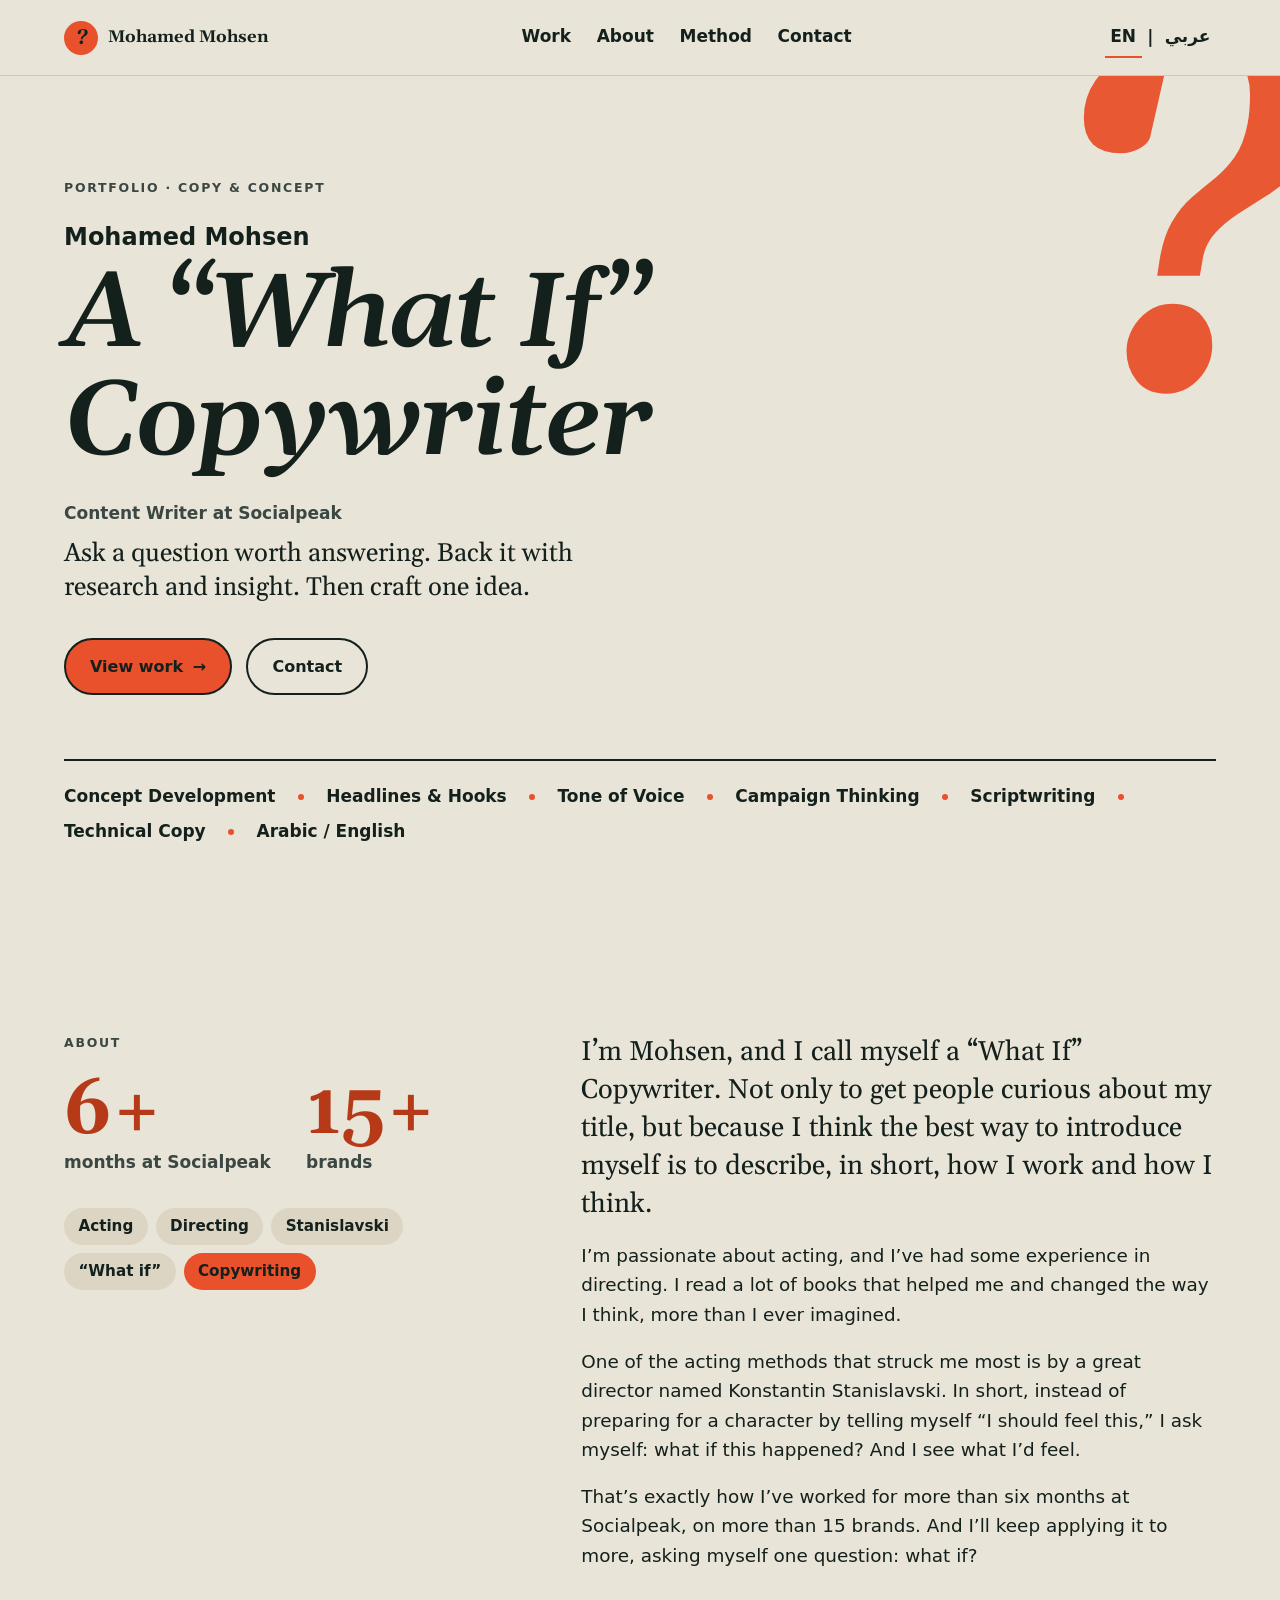
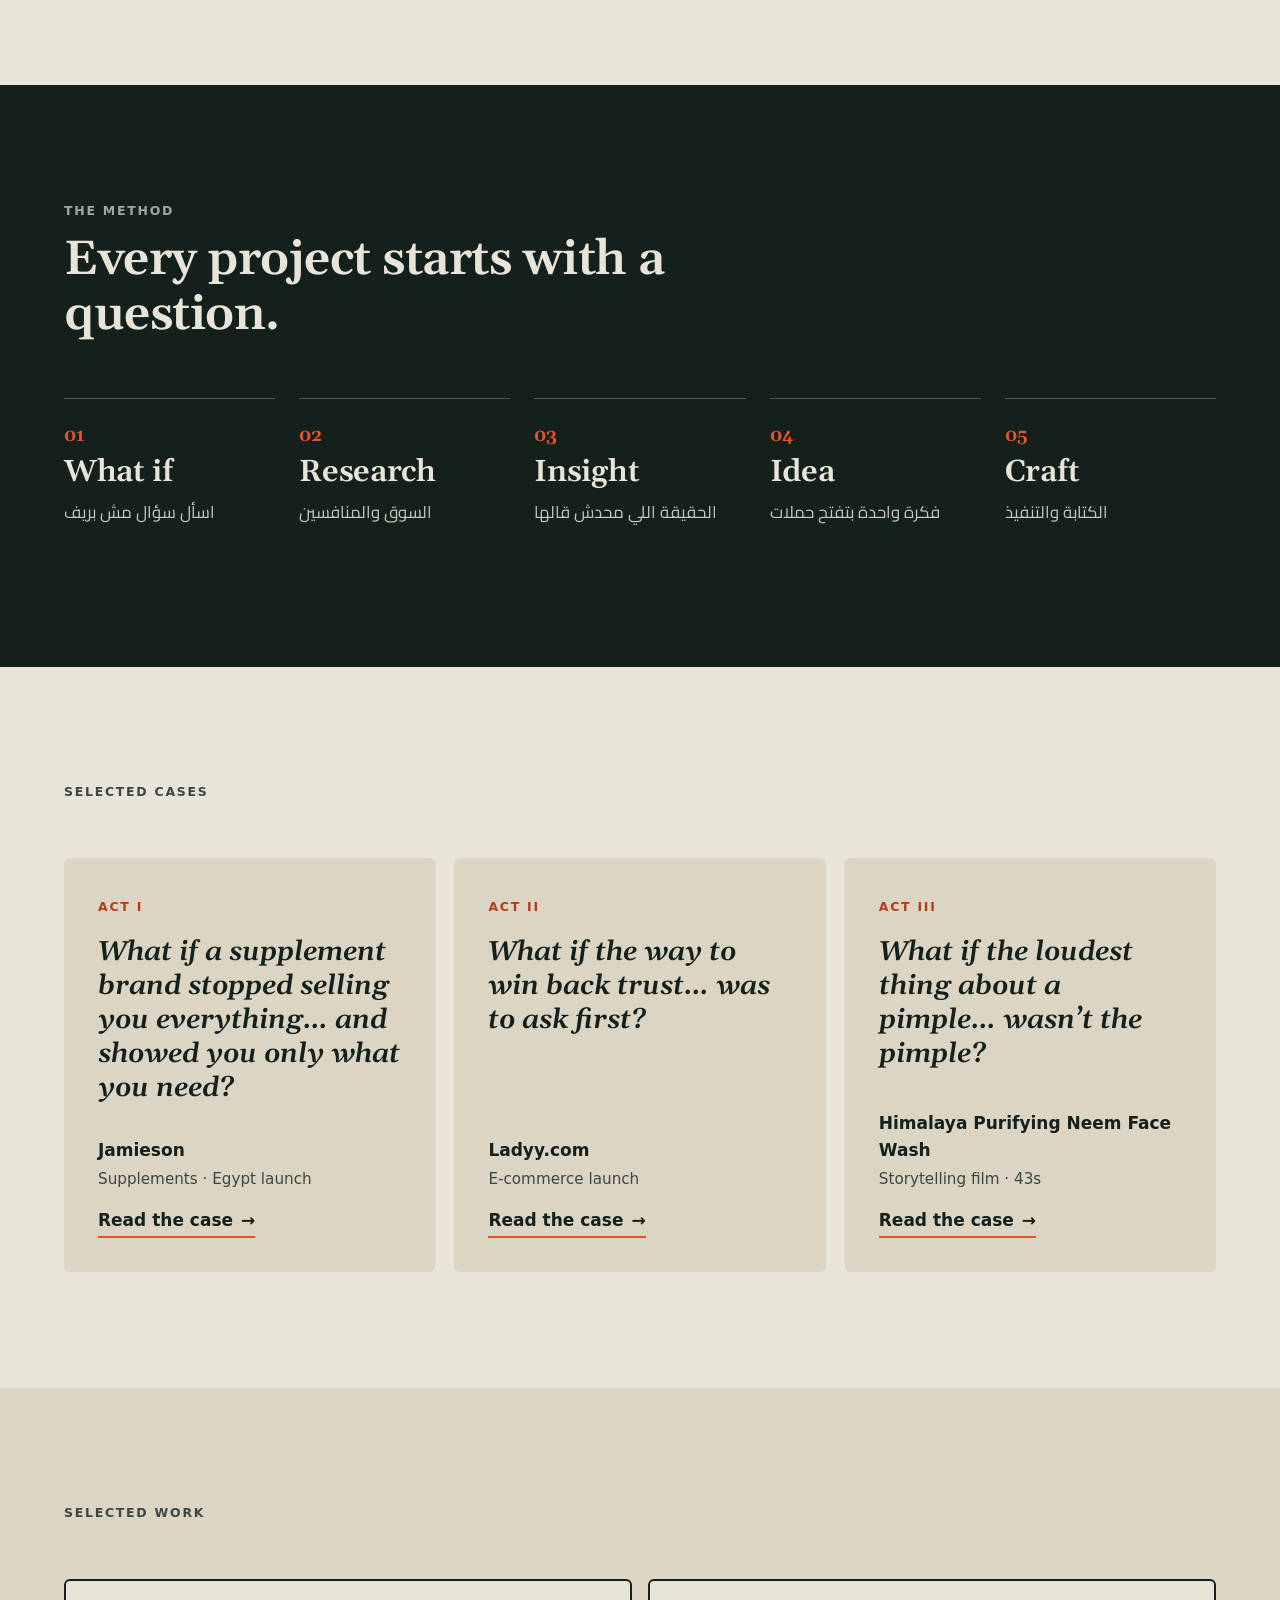
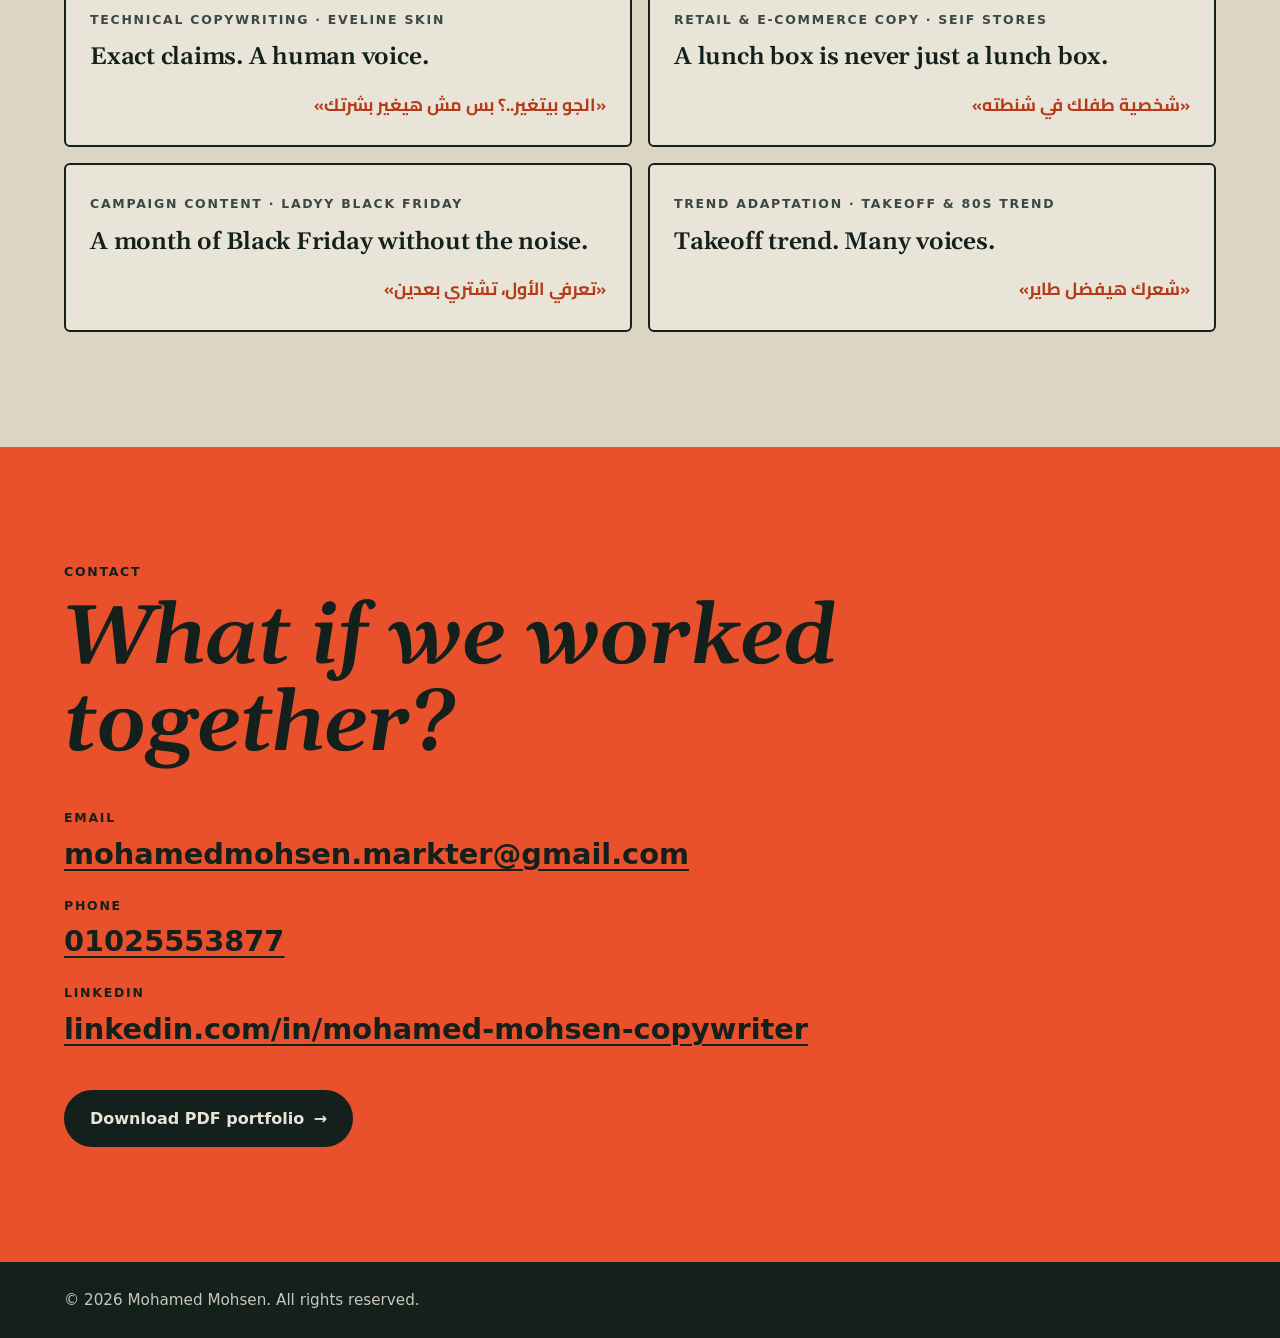
==== index.html @ 880244cf "Add files via upload" ====
<!doctype html>
<html lang="en" dir="ltr">
<head>
  <meta charset="utf-8">
  <meta name="viewport" content="width=device-width, initial-scale=1">

  <!-- Marks the page as "JS on" so scroll-reveal styles only apply when scripts run -->
  <script>document.documentElement.className += ' js';</script>

  <!-- ===== SEO. app.js updates title/description per view and language. Edit the static copies too. ===== -->
  <title>Mohamed Mohsen — A “What If” Copywriter</title>
  <meta name="description" content="Portfolio of Mohamed Mohsen, a junior copywriter and Content Writer at Socialpeak. Concepts, campaigns and copy in Arabic and English for 15+ brands.">
  <meta name="theme-color" content="#E9E4D8">
  <!-- Replace YOUR-DOMAIN with the live address, and convert og-image.svg to og-image.png (1200x630): social sites need PNG/JPG -->
  <link rel="canonical" href="https://YOUR-DOMAIN/">
  <meta property="og:type" content="website">
  <meta property="og:title" content="Mohamed Mohsen — A “What If” Copywriter">
  <meta property="og:description" content="Concepts, campaigns and copy in Arabic and English. Every brief starts with one question: what if?">
  <meta property="og:url" content="https://YOUR-DOMAIN/">
  <meta property="og:image" content="https://YOUR-DOMAIN/og-image.png">
  <meta property="og:image:width" content="1200">
  <meta property="og:image:height" content="630">
  <meta property="og:image:alt" content="Mohamed Mohsen, A “What If” Copywriter">
  <meta name="twitter:card" content="summary_large_image">
  <link rel="icon" href="favicon.svg" type="image/svg+xml">

  <script type="application/ld+json">
  {
    "@context": "https://schema.org",
    "@type": "Person",
    "name": "Mohamed Mohsen",
    "jobTitle": "Copywriter",
    "worksFor": { "@type": "Organization", "name": "Socialpeak" },
    "email": "mailto:mohamedmohsen.markter@gmail.com",
    "sameAs": ["https://www.linkedin.com/in/mohamed-mohsen-copywriter"]
  }
  </script>

  <!-- Fonts: Gelasio (headings), Cairo (Arabic). Body uses Calibri / system sans, no download.
       PRIVACY NOTE: Google Fonts is a third-party request. To remove it, self-host the fonts (see README). -->
  <link rel="preconnect" href="https://fonts.googleapis.com">
  <link rel="preconnect" href="https://fonts.gstatic.com" crossorigin>
  <link rel="stylesheet" href="https://fonts.googleapis.com/css2?family=Cairo:wght@400;600;700&family=Gelasio:ital,wght@0,400;0,600;0,700;1,400;1,600&display=swap">
  <link rel="stylesheet" href="styles.css">
</head>
<body>
  <a class="skip" id="skip" href="#main">Skip to content</a>

  <header class="site-header" id="site-header">
    <div class="wrap header-inner">
      <a class="brand" href="#top" id="brand-link" aria-label="Mohamed Mohsen, home">
        <span class="brand-mark" aria-hidden="true">?</span>
        <span class="brand-name" id="brand-name">Mohamed Mohsen</span>
      </a>

      <nav class="nav" id="nav" aria-label="Main">
        <a href="#cases" data-nav="navWork">Work</a>
        <a href="#about" data-nav="navAbout">About</a>
        <a href="#method" data-nav="navMethod">Method</a>
        <a href="#contact" data-nav="navContact">Contact</a>
      </nav>

      <div class="header-tools">
        <div class="lang" role="group" aria-label="Language">
          <button type="button" data-lang="en" aria-pressed="true" lang="en">EN</button>
          <span aria-hidden="true">|</span>
          <button type="button" data-lang="ar" aria-pressed="false" lang="ar">عربي</button>
        </div>
        <button type="button" class="menu-btn" id="menu-btn" aria-expanded="false" aria-controls="nav">
          <span class="menu-label" id="menu-label">Menu</span>
        </button>
      </div>
    </div>
  </header>

  <main id="main" tabindex="-1">
    <!-- Rendered by app.js from content.js. The block below is the no-JavaScript fallback. -->
    <noscript>
      <section class="wrap" style="padding-block:4rem">
        <h1>Mohamed Mohsen<br>A “What If” Copywriter</h1>
        <p>Content Writer at Socialpeak. This portfolio needs JavaScript to show the case studies.</p>
        <p><a href="mailto:mohamedmohsen.markter@gmail.com">mohamedmohsen.markter@gmail.com</a> · 01025553877 ·
          <a href="https://www.linkedin.com/in/mohamed-mohsen-copywriter">LinkedIn</a></p>
      </section>
    </noscript>
  </main>

  <footer class="site-footer">
    <div class="wrap footer-inner">
      <p>© <span id="year">2026</span> <span id="rights">Mohamed Mohsen. All rights reserved.</span></p>
    </div>
  </footer>

  <script src="content.js"></script>
  <script src="app.js"></script>
</body>
</html>
---- styles.css ----
/* ==========================================================================
   styles.css — Mohamed Mohsen portfolio
   Mobile first. Uses logical properties (inline-start/end) so RTL mirrors itself.
   ========================================================================== */

:root {
  /* Brand palette */
  --bone: #E9E4D8;
  --ink: #13201C;
  --orange: #E8512B;      /* shapes, fills, rules */
  --gray: #A2A79F;        /* decorative lines only: too light for text on bone */
  --card: #DDD5C4;

  /* Accessible text variants (checked against WCAG AA) */
  --orange-text: #B73A18; /* orange text on bone: 4.5:1 */
  --ink-soft: #3A4742;    /* secondary text on bone: ~8:1 */

  --serif: "Gelasio", Georgia, "Times New Roman", serif;
  --sans: Calibri, Carlito, "Segoe UI", system-ui, -apple-system, Roboto, sans-serif;
  --arabic: "Cairo", "IBM Plex Sans Arabic", "Segoe UI", Tahoma, sans-serif;

  --body: var(--sans);
  --display: var(--serif);

  --gutter: clamp(20px, 5vw, 64px);
  --max: 1180px;
  --header-h: 68px;
  --focus: var(--ink);
}

/* Per-language font switching. Fallback text carries its own lang attribute. */
:lang(ar) { --body: var(--arabic); --display: var(--arabic); }
:lang(en) { --body: var(--sans);   --display: var(--serif); }

*, *::before, *::after { box-sizing: border-box; font-family: var(--body); }
html { scroll-behavior: smooth; scroll-padding-top: calc(var(--header-h) + 12px); -webkit-text-size-adjust: 100%; }
body {
  margin: 0; background: var(--bone); color: var(--ink);
  font-size: 1.0625rem; line-height: 1.6; text-rendering: optimizeLegibility;
}
:lang(ar) { line-height: 1.9; }
:lang(ar) .display, :lang(ar).display { line-height: 1.4; }
h1, h2, h3, h4, p, blockquote, figure { margin: 0; }
img, video, iframe { max-width: 100%; display: block; }
a { color: inherit; }
main :where(p, h1, h2, h3, h4, blockquote, .t, figcaption) { white-space: pre-line; }
main:focus { outline: none; }

.wrap { width: 100%; max-width: calc(var(--max) + 2 * var(--gutter)); margin-inline: auto; padding-inline: var(--gutter); }
.display { font-family: var(--display); font-weight: 600; letter-spacing: -0.01em; }
:lang(ar) .display { letter-spacing: 0; font-weight: 700; }

/* Small uppercase labels. Tracking and caps are switched off for Arabic so letters stay joined. */
.label {
  font-size: .78rem; font-weight: 700; text-transform: uppercase; letter-spacing: .14em; color: var(--ink-soft);
}
.label:lang(ar), :lang(ar) .label { letter-spacing: 0; text-transform: none; font-size: .95rem; }

/* ---------- Focus ---------- */
:focus-visible { outline: 3px solid var(--focus); outline-offset: 3px; border-radius: 2px; }
.dark { --focus: var(--bone); }
.contact { --focus: var(--ink); }

.skip {
  position: absolute; inset-inline-start: 12px; top: -80px; z-index: 100;
  background: var(--ink); color: var(--bone); padding: .6rem 1rem; text-decoration: none; font-weight: 700;
}
.skip:focus { top: 12px; }

/* ---------- Header ---------- */
.site-header {
  position: sticky; top: 0; z-index: 50; background: var(--bone);
  border-bottom: 1px solid rgba(19, 32, 28, .14); height: var(--header-h);
}
.header-inner { display: flex; align-items: center; justify-content: space-between; height: 100%; gap: 1rem; }
.brand { display: inline-flex; align-items: center; gap: .6rem; text-decoration: none; font-weight: 700; }
.brand-mark {
  display: grid; place-items: center; width: 34px; height: 34px; border-radius: 50%;
  background: var(--orange); color: var(--ink); font-family: var(--serif); font-style: italic; font-weight: 700; font-size: 1.25rem;
}
.brand-name { font-family: var(--display); font-size: 1.05rem; }

.nav { display: none; gap: 1.6rem; }
.nav a { text-decoration: none; font-weight: 600; padding-block: .4rem; border-bottom: 2px solid transparent; transition: border-color .2s; }
.nav a:hover { border-bottom-color: var(--orange); }
.header-tools { display: flex; align-items: center; gap: .75rem; }

.lang { display: inline-flex; align-items: center; gap: .35rem; font-weight: 700; }
.lang button, .menu-btn {
  font: inherit; font-weight: 700; color: var(--ink); background: none; border: 0; cursor: pointer; padding: .4rem .35rem;
  border-bottom: 2px solid transparent;
}
.lang button[aria-pressed="true"] { border-bottom-color: var(--orange); }
.lang button:hover { border-bottom-color: var(--ink); }
.menu-btn { border: 2px solid var(--ink); padding: .35rem .8rem; border-radius: 999px; }
.menu-btn:hover { background: var(--ink); color: var(--bone); }

/* Mobile menu open state */
.nav.open {
  display: flex; flex-direction: column; position: absolute; inset-inline: 0; top: var(--header-h);
  background: var(--bone); padding: 1rem var(--gutter) 1.5rem; border-bottom: 1px solid rgba(19, 32, 28, .14); gap: .4rem;
}
.nav.open a { font-size: 1.25rem; padding-block: .6rem; }

/* ---------- Sections ---------- */
.section { padding-block: clamp(4rem, 9vw, 7.5rem); }
.section-head { margin-bottom: clamp(2rem, 5vw, 3.5rem); }
.section-head h2 { font-size: clamp(2rem, 5vw, 3.2rem); line-height: 1.1; margin-top: .6rem; }
.dark { background: var(--ink); color: var(--bone); }
.dark .label { color: var(--gray); }
.tint { background: var(--card); }

/* ---------- Buttons ---------- */
.btn {
  display: inline-flex; align-items: center; gap: .6rem; padding: .85rem 1.5rem; border: 2px solid var(--ink); border-radius: 999px;
  font-weight: 700; font-size: 1rem; text-decoration: none; cursor: pointer; transition: background .2s, color .2s, transform .2s;
}
.btn-primary { background: var(--orange); color: var(--ink); }
.btn-primary:hover { background: var(--ink); color: var(--bone); }
.btn-ghost { background: transparent; color: inherit; }
.btn-ghost:hover { background: var(--ink); color: var(--bone); }
.btn-ink { background: var(--ink); color: var(--bone); }
.btn-ink:hover { background: transparent; color: var(--ink); }
.arr { display: inline-block; transition: transform .2s; }
[dir="rtl"] .arr { transform: scaleX(-1); }
.btn:hover .arr { transform: translateX(3px); }
[dir="rtl"] .btn:hover .arr { transform: scaleX(-1) translateX(3px); }

/* ---------- Hero ---------- */
.hero { position: relative; overflow: hidden; padding-block: clamp(3rem, 8vw, 6.5rem) clamp(2.5rem, 6vw, 4.5rem); }
.hero-grid { display: grid; gap: 2rem; position: relative; }
.hero .label { color: var(--ink-soft); }
.hero h1 { margin-top: 1.2rem; }
.hero .name { display: block; font-size: clamp(1.1rem, 2.6vw, 1.5rem); font-family: var(--body); font-weight: 700; }
.hero .tagline {
  display: block; margin-top: .4rem; font-family: var(--serif); font-style: italic; font-weight: 600;
  font-size: clamp(2.8rem, 9.2vw, 6.6rem); line-height: 1.02; letter-spacing: -0.02em;
}
.hero .role { margin-top: 1.4rem; font-weight: 700; color: var(--ink-soft); }
.hero .positioning { margin-top: .6rem; max-width: 34ch; font-size: clamp(1.2rem, 2.4vw, 1.6rem); line-height: 1.35; font-family: var(--display); }
:lang(ar) .hero .positioning { line-height: 1.7; }
.hero-cta { display: flex; flex-wrap: wrap; gap: .9rem; margin-top: 2rem; }
.hero-q {
  position: absolute; inset-inline-end: -2%; top: -8%; font-family: var(--serif); font-style: italic; font-weight: 700;
  font-size: clamp(14rem, 40vw, 30rem); line-height: 1; color: var(--orange); opacity: .95; pointer-events: none; user-select: none; z-index: 0;
}
.hero-text { position: relative; z-index: 1; }
.skills { position: relative; z-index: 1; margin-top: clamp(2.5rem, 6vw, 4rem); padding-top: 1.4rem; border-top: 2px solid var(--ink); }
.skills ul { display: flex; flex-wrap: wrap; gap: .5rem 1.4rem; list-style: none; margin: 0; padding: 0; }
.skills li { font-weight: 700; display: inline-flex; align-items: center; gap: 1.4rem; }
.skills li:not(:last-child)::after { content: ""; width: 6px; height: 6px; border-radius: 50%; background: var(--orange); }

/* ---------- About ---------- */
.about-grid { display: grid; gap: 2.5rem; }
.about-text p { font-size: 1.15rem; max-width: 62ch; }
.about-text p + p { margin-top: 1.1rem; }
.about-text p:first-child { font-size: clamp(1.3rem, 2.6vw, 1.7rem); line-height: 1.4; font-family: var(--display); }
:lang(ar) .about-text p:first-child { line-height: 1.8; }
.stats { display: flex; gap: 2.2rem; margin-bottom: 2rem; }
.stat-n { font-family: var(--serif); font-weight: 700; font-size: clamp(3rem, 8vw, 4.6rem); line-height: 1; color: var(--orange-text); }
.stat-k { font-weight: 700; color: var(--ink-soft); }
.path { list-style: none; margin: 0; padding: 0; display: flex; flex-wrap: wrap; gap: .5rem; }
.path li { background: var(--card); padding: .4rem .9rem; border-radius: 999px; font-weight: 700; font-size: .95rem; }
.path li:last-child { background: var(--orange); color: var(--ink); }

/* ---------- Method ---------- */
.method-title { font-size: clamp(1.8rem, 4.6vw, 3rem); line-height: 1.15; max-width: 22ch; margin-top: .7rem; }
.steps5 { list-style: none; margin: clamp(2rem, 5vw, 3.5rem) 0 0; padding: 0; display: grid; gap: 0; }
.step5 { padding: 1.4rem 0; border-top: 1px solid rgba(233, 228, 216, .28); }
.step5 .n { font-family: var(--serif); font-weight: 700; color: var(--orange); font-size: 1.1rem; }
.step5 h3 { font-size: 1.9rem; margin-top: .3rem; line-height: 1.15; }
.step5 p { margin-top: .5rem; color: var(--bone); opacity: .85; font-size: 1.05rem; }

/* ---------- Case cards ---------- */
.cards-3 { display: grid; gap: 1.2rem; }
.case-card {
  display: flex; flex-direction: column; justify-content: space-between; gap: 2rem; min-height: 22rem; padding: clamp(1.4rem, 3vw, 2rem);
  background: var(--card); text-decoration: none; border: 2px solid transparent; border-radius: 6px;
  transition: transform .25s, border-color .25s, background .25s;
}
.case-card:hover { transform: translateY(-4px); border-color: var(--ink); background: #D4CBB7; }
.case-card .act { color: var(--orange-text); }
.case-card .q { margin-top: 1rem; font-family: var(--serif); font-style: italic; font-size: clamp(1.35rem, 2.4vw, 1.7rem); line-height: 1.25; font-weight: 600; }
:lang(ar) .case-card .q, .case-card .q:lang(ar) { font-family: var(--arabic); font-style: normal; line-height: 1.6; }
.case-card .meta { font-weight: 700; }
.case-card .meta small { display: block; font-weight: 400; color: var(--ink-soft); font-size: .95rem; margin-top: .15rem; }
.card-cta { display: inline-flex; gap: .5rem; align-items: center; font-weight: 700; margin-top: 1rem; border-bottom: 2px solid var(--orange); width: fit-content; padding-bottom: 2px; }

/* ---------- Work grid ---------- */
.work-grid { display: grid; gap: 1rem; }
.work-card {
  display: block; text-decoration: none; background: var(--bone); padding: 1.5rem; border: 2px solid var(--ink); border-radius: 6px;
  transition: background .25s, color .25s, transform .25s;
}
.work-card:hover { background: var(--ink); color: var(--bone); transform: translateY(-3px); }
.work-card:hover .label { color: var(--gray); }
.work-card h3 { margin-top: .7rem; font-size: 1.5rem; line-height: 1.2; }
.work-card .teaser { margin-top: 1rem; font-size: 1.1rem; color: var(--orange-text); font-weight: 700; }
.work-card:hover .teaser { color: var(--orange); }

/* ---------- Contact ---------- */
.contact { background: var(--orange); color: var(--ink); }
.contact .label { color: var(--ink); }
.contact h2 { font-size: clamp(2.4rem, 7vw, 5.2rem); line-height: 1.05; font-style: italic; max-width: 16ch; margin-top: .8rem; }
:lang(ar) .contact h2 { font-style: normal; }
.contact-list { list-style: none; margin: 2.4rem 0; padding: 0; display: grid; gap: 1.2rem; }
.contact-list a { font-size: clamp(1.25rem, 3vw, 1.8rem); font-weight: 700; text-decoration: underline; text-underline-offset: 5px; text-decoration-thickness: 2px; word-break: break-word; }
.contact-list a:hover { text-decoration-color: var(--bone); }
.contact-list .label { display: block; margin-bottom: .15rem; }

.site-footer { background: var(--ink); color: var(--bone); padding-block: 1.6rem; font-size: .95rem; }
.site-footer p { opacity: .85; }

/* ==================== Case / work detail view ==================== */
.cs-head { padding-block: clamp(2rem, 5vw, 3.5rem) 1rem; }
.crumb { display: inline-flex; gap: .5rem; text-decoration: none; font-weight: 700; padding-block: .3rem; border-bottom: 2px solid transparent; }
.crumb:hover { border-bottom-color: var(--orange); }
.crumb .arr { transform: scaleX(-1); }
[dir="rtl"] .crumb .arr { transform: none; }
.cs-kicker { margin-top: 2rem; display: flex; flex-wrap: wrap; gap: .4rem 1.2rem; align-items: baseline; }
.cs-kicker .act { color: var(--orange-text); }

/* Signature detail: the What if question as a large pull-quote */
.whatif {
  position: relative; margin-top: 1.4rem; padding-inline-start: clamp(0px, 3vw, 0px);
  font-family: var(--serif); font-style: italic; font-weight: 600; letter-spacing: -0.015em;
  font-size: clamp(2.1rem, 6.4vw, 4.6rem); line-height: 1.12; max-width: 20ch;
}
.whatif:lang(ar) { font-family: var(--arabic); font-style: normal; font-weight: 700; line-height: 1.45; letter-spacing: 0; }
.whatif .q-open { color: var(--orange-text); }
.whatif::before {
  content: ""; display: block; width: 72px; height: 6px; background: var(--orange); margin-bottom: 1.4rem;
}

.cs-meta { display: flex; flex-wrap: wrap; gap: 1.5rem 3rem; margin-top: 2.2rem; padding-top: 1.2rem; border-top: 2px solid var(--ink); }
.cs-meta dt { margin-bottom: .1rem; }
.cs-meta dd { margin: 0; font-weight: 700; font-size: 1.1rem; }

.cs-nav {
  position: sticky; top: var(--header-h); z-index: 40; background: var(--bone); border-bottom: 1px solid rgba(19, 32, 28, .14);
  margin-top: 1.5rem; overflow-x: auto; scrollbar-width: none;
}
.cs-nav::-webkit-scrollbar { display: none; }
.cs-nav ul { display: flex; gap: 1.4rem; list-style: none; margin: 0; padding: .1rem var(--gutter); max-width: calc(var(--max) + 2 * var(--gutter)); margin-inline: auto; white-space: nowrap; }
.cs-nav a { display: inline-block; padding: .8rem 0; text-decoration: none; font-weight: 700; border-bottom: 3px solid transparent; }
.cs-nav a:hover, .cs-nav a[aria-current="true"] { border-bottom-color: var(--orange); }

.cs-sec { padding-block: clamp(2.5rem, 6vw, 4.5rem); border-bottom: 1px solid rgba(19, 32, 28, .14); scroll-margin-top: calc(var(--header-h) + 56px); }
.cs-sec > h2 { display: flex; align-items: baseline; gap: .8rem; margin-bottom: 1.8rem; }
.cs-sec > h2 .num { font-family: var(--serif); font-weight: 700; color: var(--orange-text); font-size: 1.1rem; }
.cs-sec > h2 .label { font-size: .9rem; color: var(--ink); }
.cs-sec > h2 .label:lang(ar) { font-size: 1.15rem; }
.blk + .blk { margin-top: clamp(1.6rem, 4vw, 2.4rem); }
.blk .lead { font-family: var(--display); font-weight: 600; font-size: clamp(1.6rem, 4vw, 2.6rem); line-height: 1.2; max-width: 26ch; letter-spacing: -0.01em; }
.blk .lead:lang(ar) { line-height: 1.55; letter-spacing: 0; }
.blk .sub { font-size: clamp(1.15rem, 2.4vw, 1.5rem); line-height: 1.55; max-width: 44ch; color: var(--ink-soft); font-weight: 600; }
.blk.t-sub { margin-top: .7rem; }
.blk.t-note { margin-top: 1rem; }
.sr-only { position: absolute; width: 1px; height: 1px; margin: -1px; padding: 0; overflow: hidden; clip: rect(0 0 0 0); white-space: nowrap; border: 0; }
.blk .para { max-width: 62ch; font-size: 1.12rem; }
.blk .note { color: var(--ink-soft); font-size: .95rem; font-weight: 600; }

.tags { display: flex; flex-wrap: wrap; gap: .5rem; align-items: center; }
.tags .label { margin-inline-end: .4rem; }
.tag { border: 2px solid var(--ink); border-radius: 999px; padding: .2rem .9rem; font-weight: 700; font-size: .95rem; }

.cards { display: grid; gap: 1rem; }
.card { background: var(--card); padding: 1.3rem 1.4rem; border-radius: 6px; border-inline-start: 5px solid var(--ink); }
.card.accent { background: var(--ink); color: var(--bone); border-inline-start-color: var(--orange); }
.card.accent .label { color: var(--gray); }
.card .label { display: block; margin-bottom: .5rem; }
.card p { font-size: 1.08rem; }
.card.accent p { font-family: var(--display); font-size: clamp(1.3rem, 3vw, 1.8rem); line-height: 1.4; font-weight: 600; }
:lang(ar) .card.accent p { line-height: 1.75; }

.swot { display: grid; gap: 1rem; }
.swot-item { background: var(--card); padding: 1.3rem 1.4rem; border-radius: 6px; position: relative; }
.swot-item .letter { font-family: var(--serif); font-weight: 700; font-size: 3.4rem; line-height: 1; color: var(--orange); }
.swot-item ul { margin: .7rem 0 0; padding-inline-start: 1.1rem; }
.swot-item li + li { margin-top: .35rem; }
.swot-item .label { display: block; margin-top: .2rem; }

.segments, .steps { display: grid; gap: 1rem; list-style: none; padding: 0; margin: 0; }
.seg, .step { border-top: 2px solid var(--ink); padding-top: .9rem; }
.seg .n, .step .n { font-family: var(--serif); font-weight: 700; color: var(--orange-text); }
.seg h3, .step h3 { font-size: 1.35rem; line-height: 1.25; margin: .2rem 0 .35rem; }
.seg p, .step p { color: var(--ink-soft); font-weight: 600; }

.bigidea { padding-block: 1rem; }
.bigidea .ar-line { font-family: var(--arabic); font-weight: 700; font-size: clamp(3rem, 11vw, 7.5rem); line-height: 1.3; color: var(--ink); }
.bigidea .en-line { margin-top: .4rem; font-family: var(--serif); font-style: italic; font-weight: 600; font-size: clamp(1.8rem, 5vw, 3.2rem); color: var(--orange-text); }
.bigidea .rule { width: 72px; height: 6px; background: var(--orange); margin-block: 1.2rem; }

/* Execution: copy shown large and typographic */
.lines .t { font-family: var(--display); font-weight: 600; font-size: clamp(1.5rem, 4.4vw, 2.6rem); line-height: 1.35; }
.lines .t + .t { margin-top: .4rem; }
.lines .label { display: block; margin-bottom: .8rem; }

.pairs { display: grid; gap: 0; }
.pair { padding-block: 1.1rem; border-top: 2px solid var(--ink); display: grid; gap: .5rem; }
.pair:last-child { border-bottom: 2px solid var(--ink); }
.pair .t { font-family: var(--display); font-weight: 600; font-size: clamp(1.2rem, 3vw, 1.6rem); line-height: 1.45; }

.posts { display: grid; gap: 1.2rem; }
.post { background: var(--card); padding: clamp(1.3rem, 3vw, 2rem); border-radius: 6px; display: grid; gap: .7rem; }
.post .head { display: flex; gap: .8rem; align-items: center; flex-wrap: wrap; }
.post .pn { display: grid; place-items: center; width: 34px; height: 34px; border-radius: 50%; background: var(--ink); color: var(--bone); font-weight: 700; font-family: var(--serif); }
.post .ptag { font-weight: 700; color: var(--orange-text); font-size: 1.15rem; }
.post .pline { font-family: var(--display); font-weight: 600; font-size: clamp(1.5rem, 3.8vw, 2.3rem); line-height: 1.35; }
:lang(ar).post .pline, .pline:lang(ar) { line-height: 1.6; }
.post .pbody { font-size: 1.05rem; max-width: 60ch; color: var(--ink-soft); }
.post.hit { background: var(--ink); color: var(--bone); }
.post.hit .pn { background: var(--orange); color: var(--ink); }
.post.hit .ptag { color: var(--orange); }
.post.hit .pbody { color: var(--bone); opacity: .9; }

.script { display: grid; gap: 1.2rem; background: var(--card); padding: clamp(1.3rem, 3vw, 2rem); border-radius: 6px; }
.script h3 { font-size: clamp(1.5rem, 4vw, 2.2rem); line-height: 1.2; }
.script .lines-list { list-style: none; margin: 0; padding: 0; display: grid; gap: .6rem; }
.script .lines-list li { font-size: 1.1rem; padding-inline-start: 1rem; border-inline-start: 3px solid var(--orange); }
.script .vo { background: var(--ink); color: var(--bone); padding: 1.3rem 1.4rem; border-radius: 6px; font-size: 1.1rem; }
.script .vo .label { color: var(--gray); display: block; margin-bottom: .6rem; }

.video { background: var(--ink); border-radius: 6px; overflow: hidden; }
.video .frame { aspect-ratio: 16 / 9; width: 100%; background: #000; }
.video iframe, .video video { width: 100%; height: 100%; border: 0; }
.video figcaption { color: var(--bone); padding: .8rem 1rem; font-size: .95rem; }

/* Work view copy items */
.copy-list { display: grid; gap: 1rem; }
.copy-item { background: var(--card); padding: clamp(1.3rem, 3vw, 2rem); border-radius: 6px; display: grid; gap: .6rem; }
.copy-item .cl { font-family: var(--display); font-weight: 600; font-size: clamp(1.5rem, 4vw, 2.4rem); line-height: 1.35; }
.copy-item .cs { font-weight: 700; color: var(--orange-text); font-size: 1.15rem; }
.copy-item .cb { color: var(--ink-soft); max-width: 62ch; font-size: 1.08rem; }

.next-link {
  display: block; text-decoration: none; background: var(--ink); color: var(--bone); padding: clamp(1.6rem, 4vw, 2.6rem); border-radius: 6px; margin-block: 3rem 4rem;
  border: 2px solid var(--ink); transition: background .25s, color .25s;
}
.next-link:hover { background: var(--orange); color: var(--ink); }
.next-link .label { color: var(--gray); }
.next-link:hover .label { color: var(--ink); }
.next-link .nl-title { display: block; margin-top: .5rem; font-family: var(--display); font-style: italic; font-weight: 600; font-size: clamp(1.5rem, 4vw, 2.4rem); line-height: 1.2; }
:lang(ar) .next-link .nl-title { font-style: normal; }

/* ---------- Scroll reveal (subtle) ---------- */
.js .reveal { opacity: 0; transform: translateY(14px); transition: opacity .6s ease, transform .6s ease; }
.js .reveal.in { opacity: 1; transform: none; }

@media (prefers-reduced-motion: reduce) {
  html { scroll-behavior: auto; }
  .js .reveal { opacity: 1; transform: none; transition: none; }
  *, *::before, *::after { transition-duration: .01ms !important; animation-duration: .01ms !important; }
  .case-card:hover, .work-card:hover, .btn:hover .arr { transform: none; }
}

/* ---------- Larger screens ---------- */
@media (min-width: 760px) {
  :root { --header-h: 76px; }
  .nav { display: flex; }
  .menu-btn { display: none; }
  .cards-3 { grid-template-columns: repeat(3, 1fr); }
  .work-grid { grid-template-columns: repeat(2, 1fr); }
  .cards[data-cols="2"], .cards:not([data-cols]) { grid-template-columns: repeat(2, 1fr); }
  .cards[data-cols="3"] { grid-template-columns: repeat(3, 1fr); }
  .cards[data-cols="1"] { grid-template-columns: 1fr; }
  .swot { grid-template-columns: repeat(2, 1fr); }
  .segments { grid-template-columns: repeat(4, 1fr); }
  .steps { grid-template-columns: repeat(3, 1fr); }
  .steps[data-n="6"] { grid-template-columns: repeat(3, 1fr); }
  .steps5 { grid-template-columns: repeat(5, 1fr); gap: 1.5rem; }
  .step5 { padding-inline-end: .5rem; }
  .about-grid { grid-template-columns: 5fr 7fr; gap: 4rem; align-items: start; }
  .pair { grid-template-columns: 1fr 2fr; gap: 2rem; align-items: start; }
  .posts { grid-template-columns: repeat(2, 1fr); }
  .post.full { grid-column: 1 / -1; }
  .copy-list { grid-template-columns: repeat(2, 1fr); }
  .copy-item.wide { grid-column: 1 / -1; }
  .script { grid-template-columns: 1fr 1fr; }
  .script > .span2 { grid-column: 1 / -1; }
}
@media (min-width: 1000px) {
  .hero-grid { grid-template-columns: 1fr; }
}
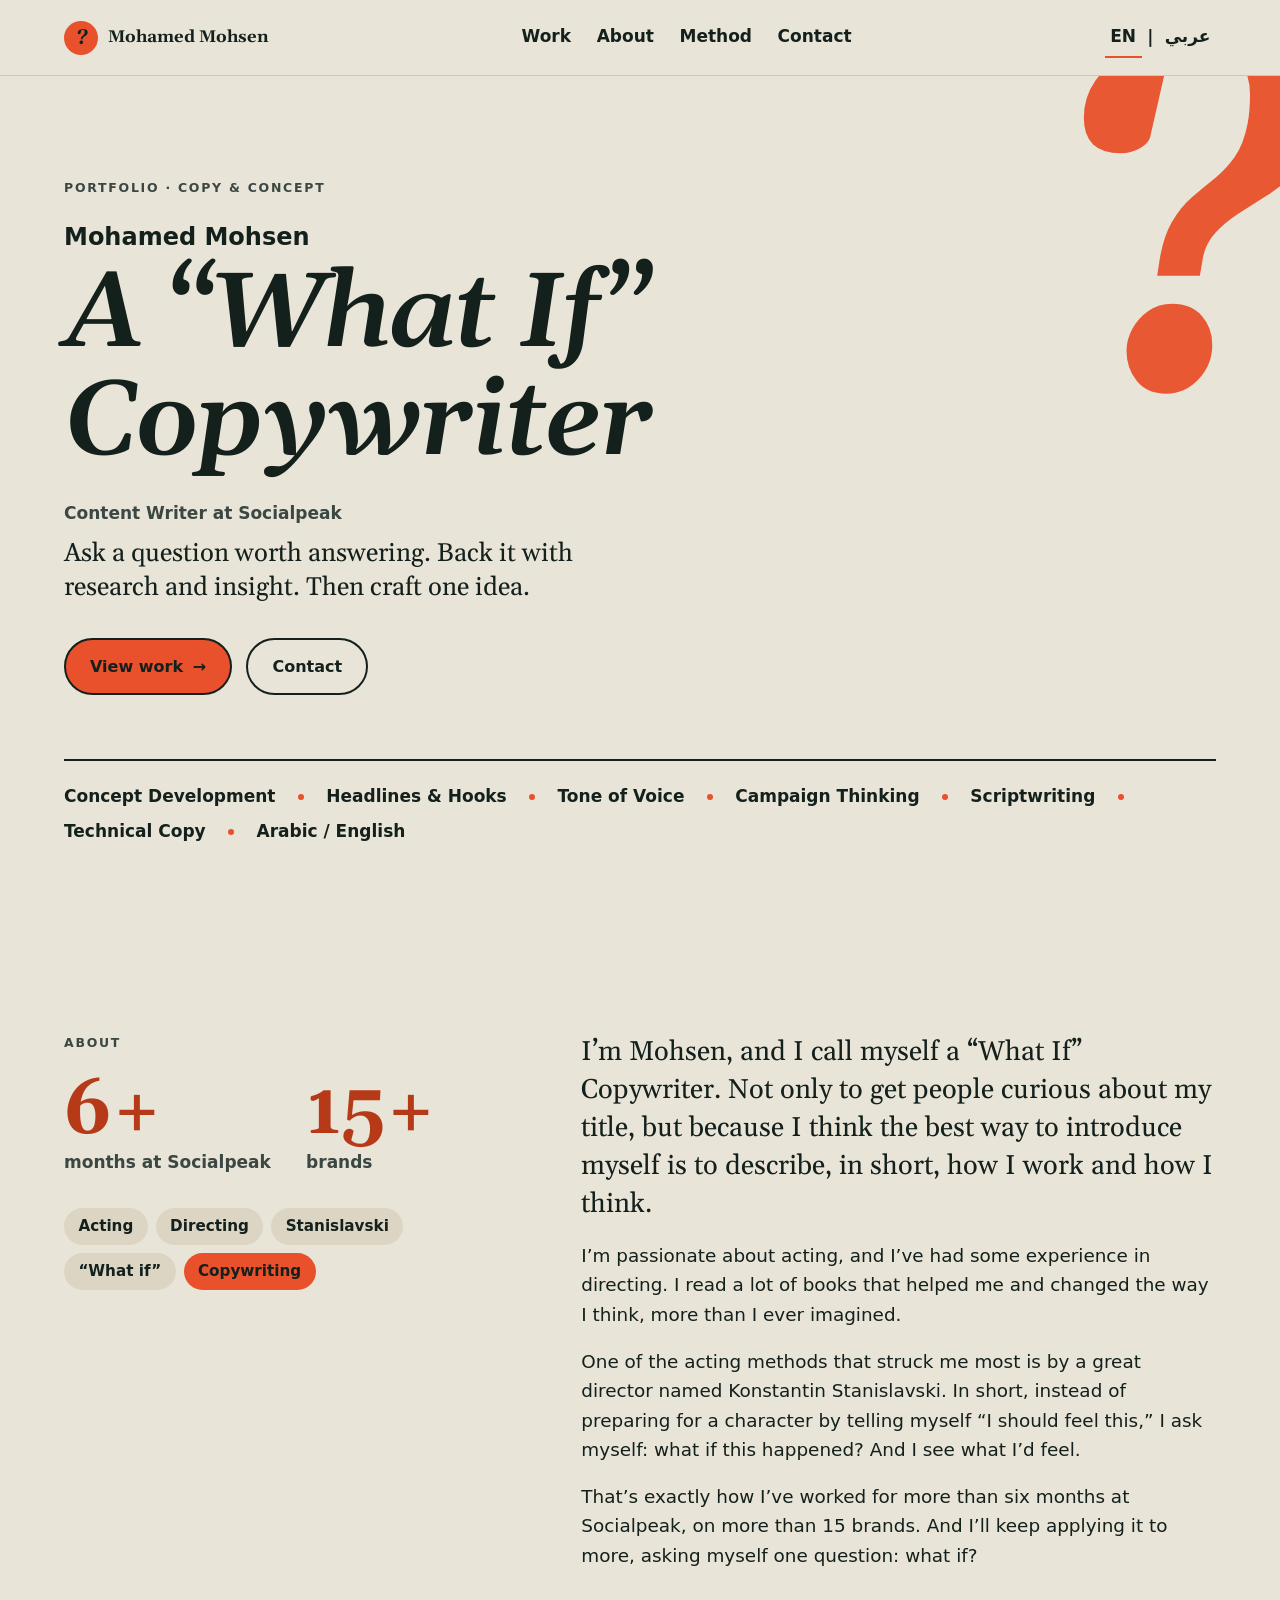
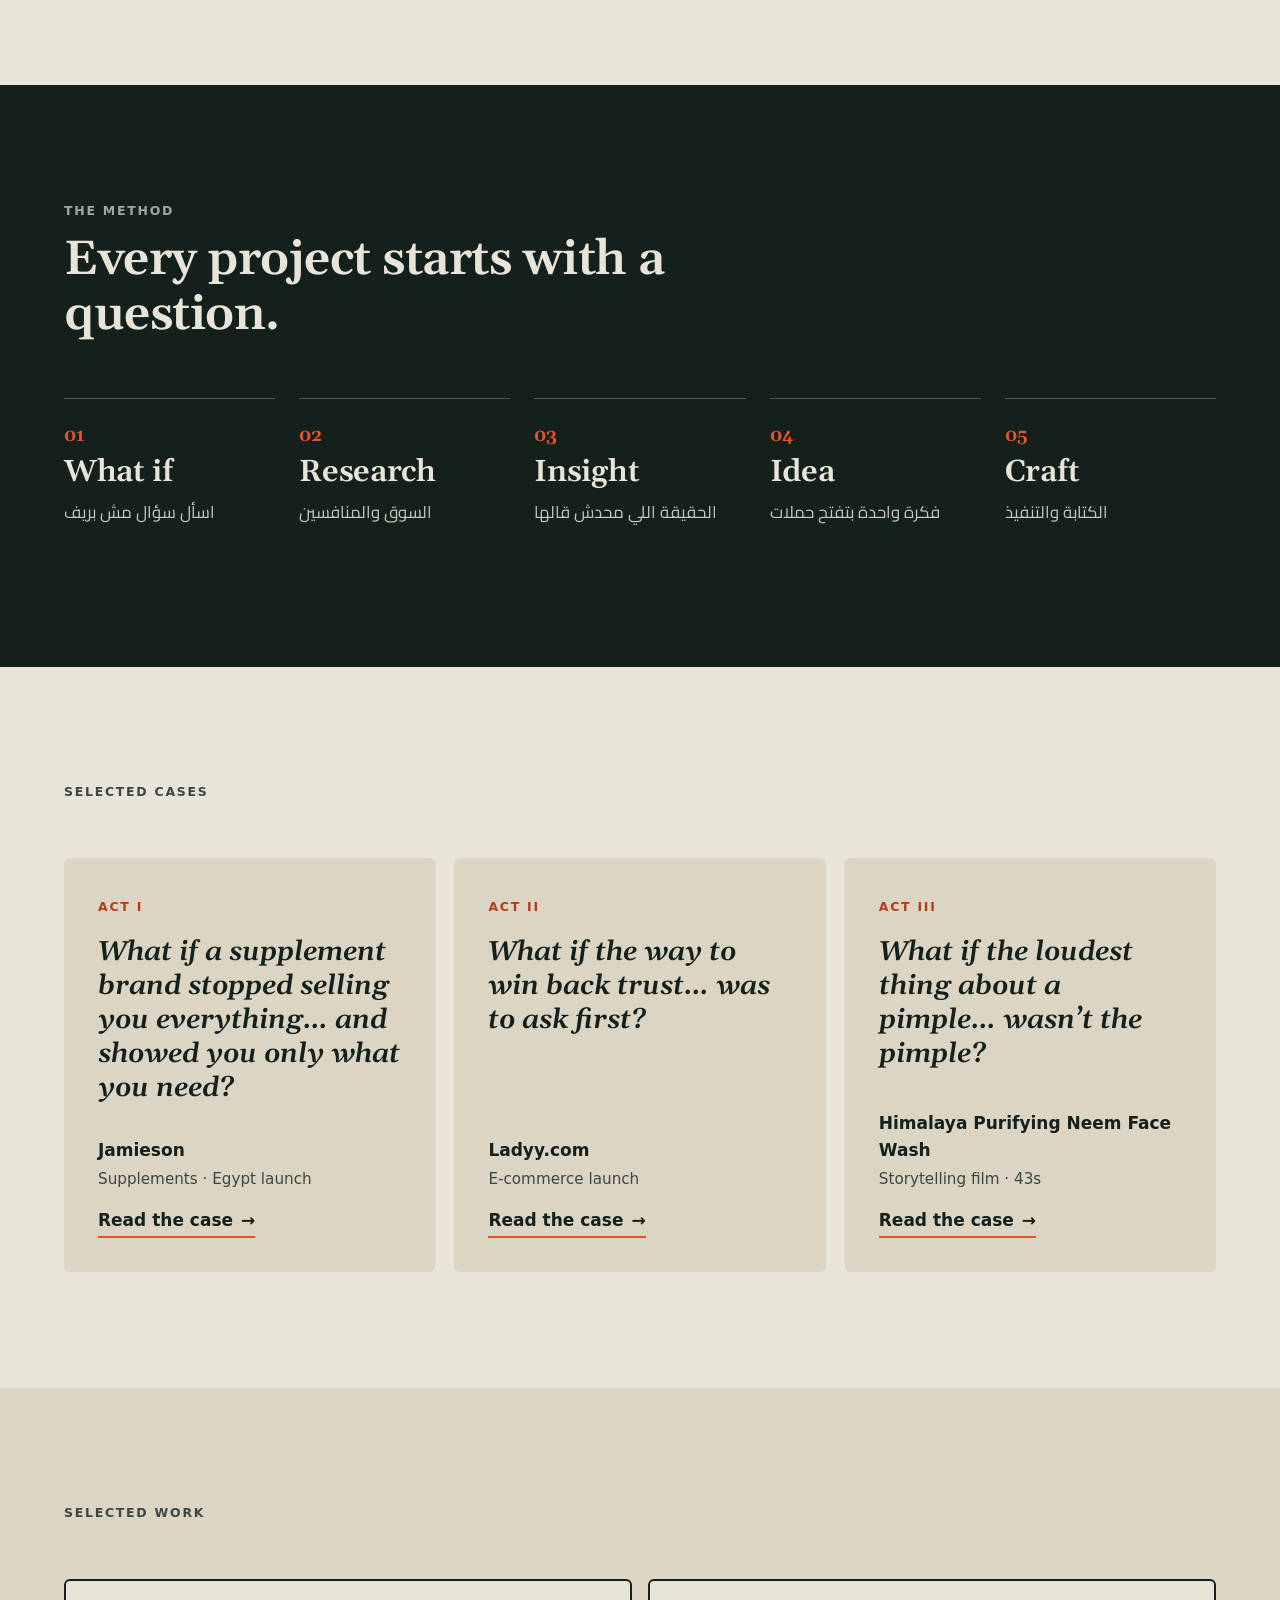
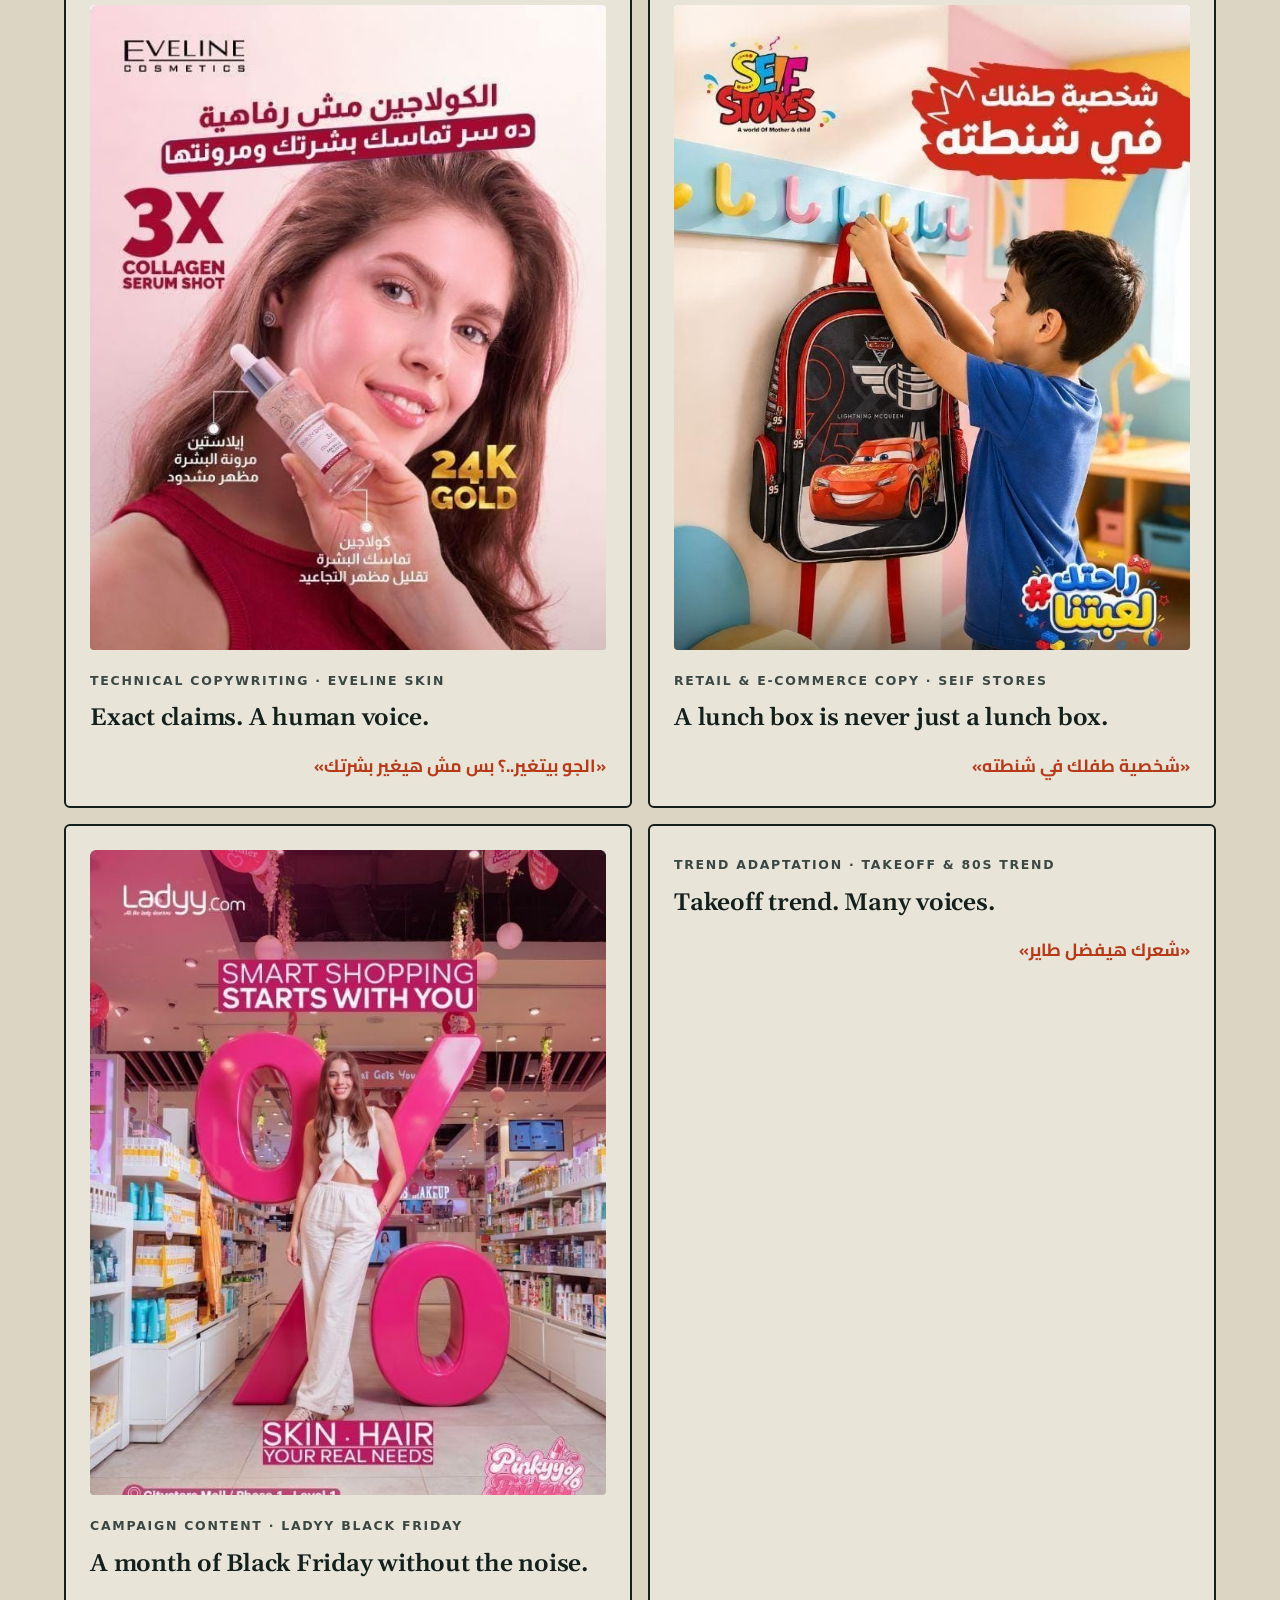
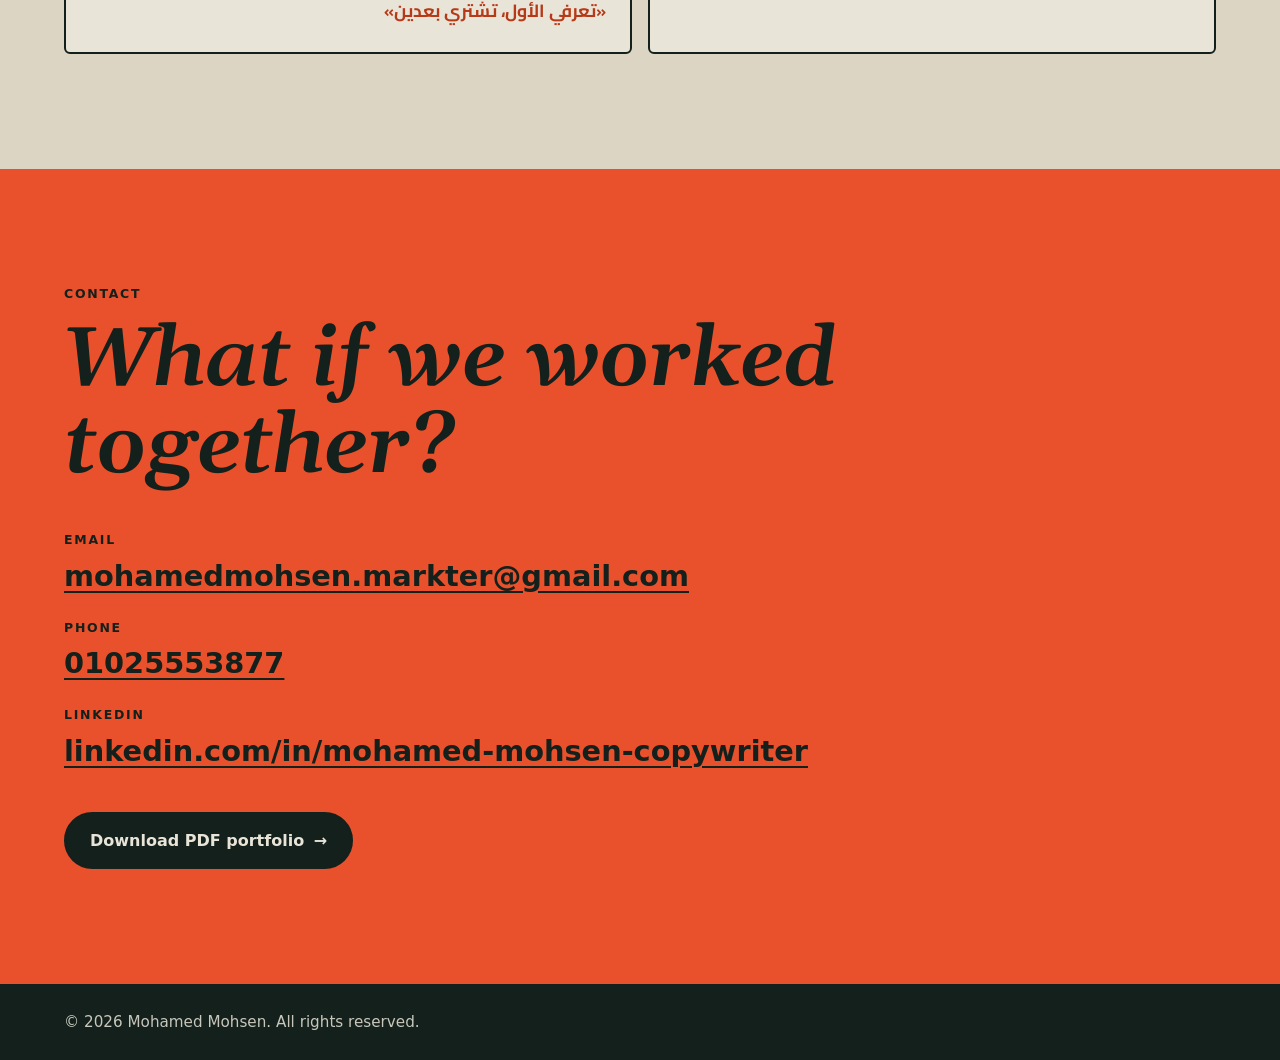
==== commit 6f2e098e: "Add files via upload" ====
--- a/index.html
+++ b/index.html
@@ -22,7 +22,8 @@
   <meta property="og:image:height" content="630">
   <meta property="og:image:alt" content="Mohamed Mohsen, A “What If” Copywriter">
   <meta name="twitter:card" content="summary_large_image">
-  <link rel="icon" href="favicon.svg" type="image/svg+xml">
+  <link rel="icon" href="images/youlicious-favicon.gif" type="image/gif">
+  <link rel="alternate icon" href="favicon.svg" type="image/svg+xml">
 
   <script type="application/ld+json">
   {
@@ -41,7 +42,7 @@
   <link rel="preconnect" href="https://fonts.googleapis.com">
   <link rel="preconnect" href="https://fonts.gstatic.com" crossorigin>
   <link rel="stylesheet" href="https://fonts.googleapis.com/css2?family=Cairo:wght@400;600;700&family=Gelasio:ital,wght@0,400;0,600;0,700;1,400;1,600&display=swap">
-  <link rel="stylesheet" href="styles.css">
+  <link rel="stylesheet" href="styles.css?v=takeoff-gif-2">
 </head>
 <body>
   <a class="skip" id="skip" href="#main">Skip to content</a>
@@ -91,7 +92,7 @@
     </div>
   </footer>
 
-  <script src="content.js"></script>
-  <script src="app.js"></script>
+  <script src="content.js?v=takeoff-gif-2"></script>
+  <script src="app.js?v=takeoff-gif-2"></script>
 </body>
 </html>
--- a/styles.css
+++ b/styles.css
@@ -329,6 +329,8 @@
 /* Work view copy items */
 .copy-list { display: grid; gap: 1rem; }
 .copy-item { background: var(--card); padding: clamp(1.3rem, 3vw, 2rem); border-radius: 6px; display: grid; gap: .6rem; }
+.copy-media { display: block; width: 100%; max-height: 620px; object-fit: contain; border-radius: 4px; background: #111; margin-bottom: .8rem; }
+.copy-item video.copy-media { height: auto; }
 .copy-item .cl { font-family: var(--display); font-weight: 600; font-size: clamp(1.5rem, 4vw, 2.4rem); line-height: 1.35; }
 .copy-item .cs { font-weight: 700; color: var(--orange-text); font-size: 1.15rem; }
 .copy-item .cb { color: var(--ink-soft); max-width: 62ch; font-size: 1.08rem; }
@@ -382,3 +384,36 @@
 @media (min-width: 1000px) {
   .hero-grid { grid-template-columns: 1fr; }
 }
+
+/* ==================== Images ==================== */
+.shot { margin: 0; display: grid; gap: .6rem; }
+.shot .zoom { display: block; padding: 0; border: 0; background: var(--card); border-radius: 6px; overflow: hidden; cursor: zoom-in; line-height: 0; }
+.shot img { width: 100%; height: auto; transition: transform .35s ease; }
+.shot .zoom:hover img { transform: scale(1.02); }
+.shot figcaption { font-size: .95rem; font-weight: 600; color: var(--ink-soft); line-height: 1.4; }
+.gallery { display: grid; gap: 1.2rem; }
+.gallery.single { max-width: 640px; }
+.work-card .cover { width: 100%; height: auto; aspect-ratio: 4 / 5; object-fit: cover; object-position: top; border-radius: 4px; margin-bottom: 1rem; background: var(--card); }
+.copy-item .shot { margin-bottom: .6rem; }
+
+.lightbox { border: 0; padding: 0; margin: 0; max-width: none; max-height: none; width: 100%; height: 100%; background: rgba(19, 32, 28, .96); color: var(--bone); }
+.lightbox::backdrop { background: rgba(19, 32, 28, .96); }
+.lightbox[open] { display: flex; align-items: center; justify-content: center; }
+.lb-inner { display: grid; gap: .8rem; justify-items: center; max-width: min(92vw, 1100px); padding: 3.5rem 1rem 1rem; }
+.lb-img { max-width: 100%; max-height: 78vh; width: auto; height: auto; border-radius: 4px; }
+.lb-cap { font-weight: 600; text-align: center; max-width: 60ch; }
+.lb-btn { position: absolute; display: grid; place-items: center; width: 48px; height: 48px; border-radius: 50%; border: 2px solid var(--bone); background: transparent; color: var(--bone); font-size: 1.6rem; line-height: 1; cursor: pointer; }
+.lb-btn:hover { background: var(--bone); color: var(--ink); }
+.lb-btn[hidden] { display: none; }
+.lb-btn:focus-visible { outline: 3px solid var(--orange); outline-offset: 3px; }
+.lb-close { top: 14px; inset-inline-end: 14px; }
+.lb-prev { top: 50%; inset-inline-start: 12px; transform: translateY(-50%); }
+.lb-next { top: 50%; inset-inline-end: 12px; transform: translateY(-50%); }
+[dir="rtl"] .lb-arr { display: inline-block; transform: scaleX(-1); }
+
+@media (min-width: 760px) {
+  .gallery:not(.single) { grid-template-columns: repeat(2, 1fr); }
+}
+@media (prefers-reduced-motion: reduce) {
+  .shot img, .shot .zoom:hover img { transition: none; transform: none; }
+}
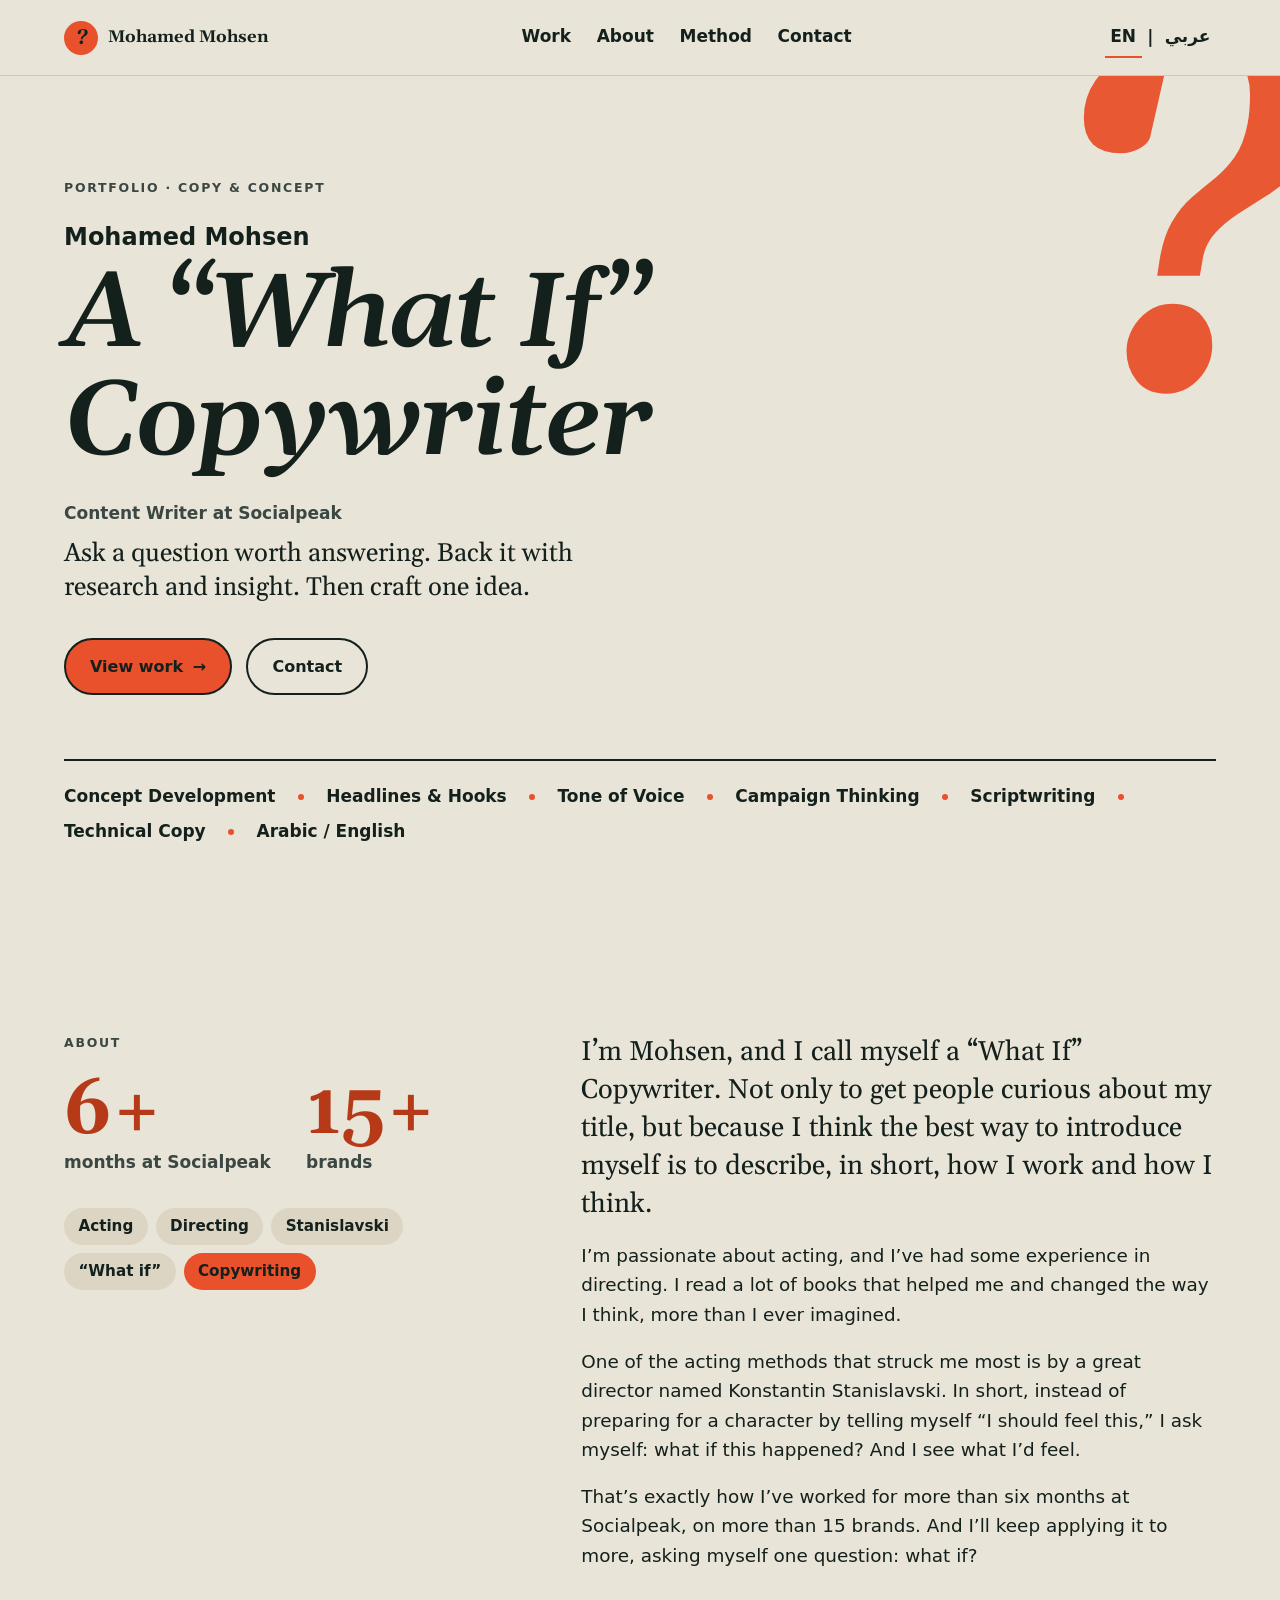
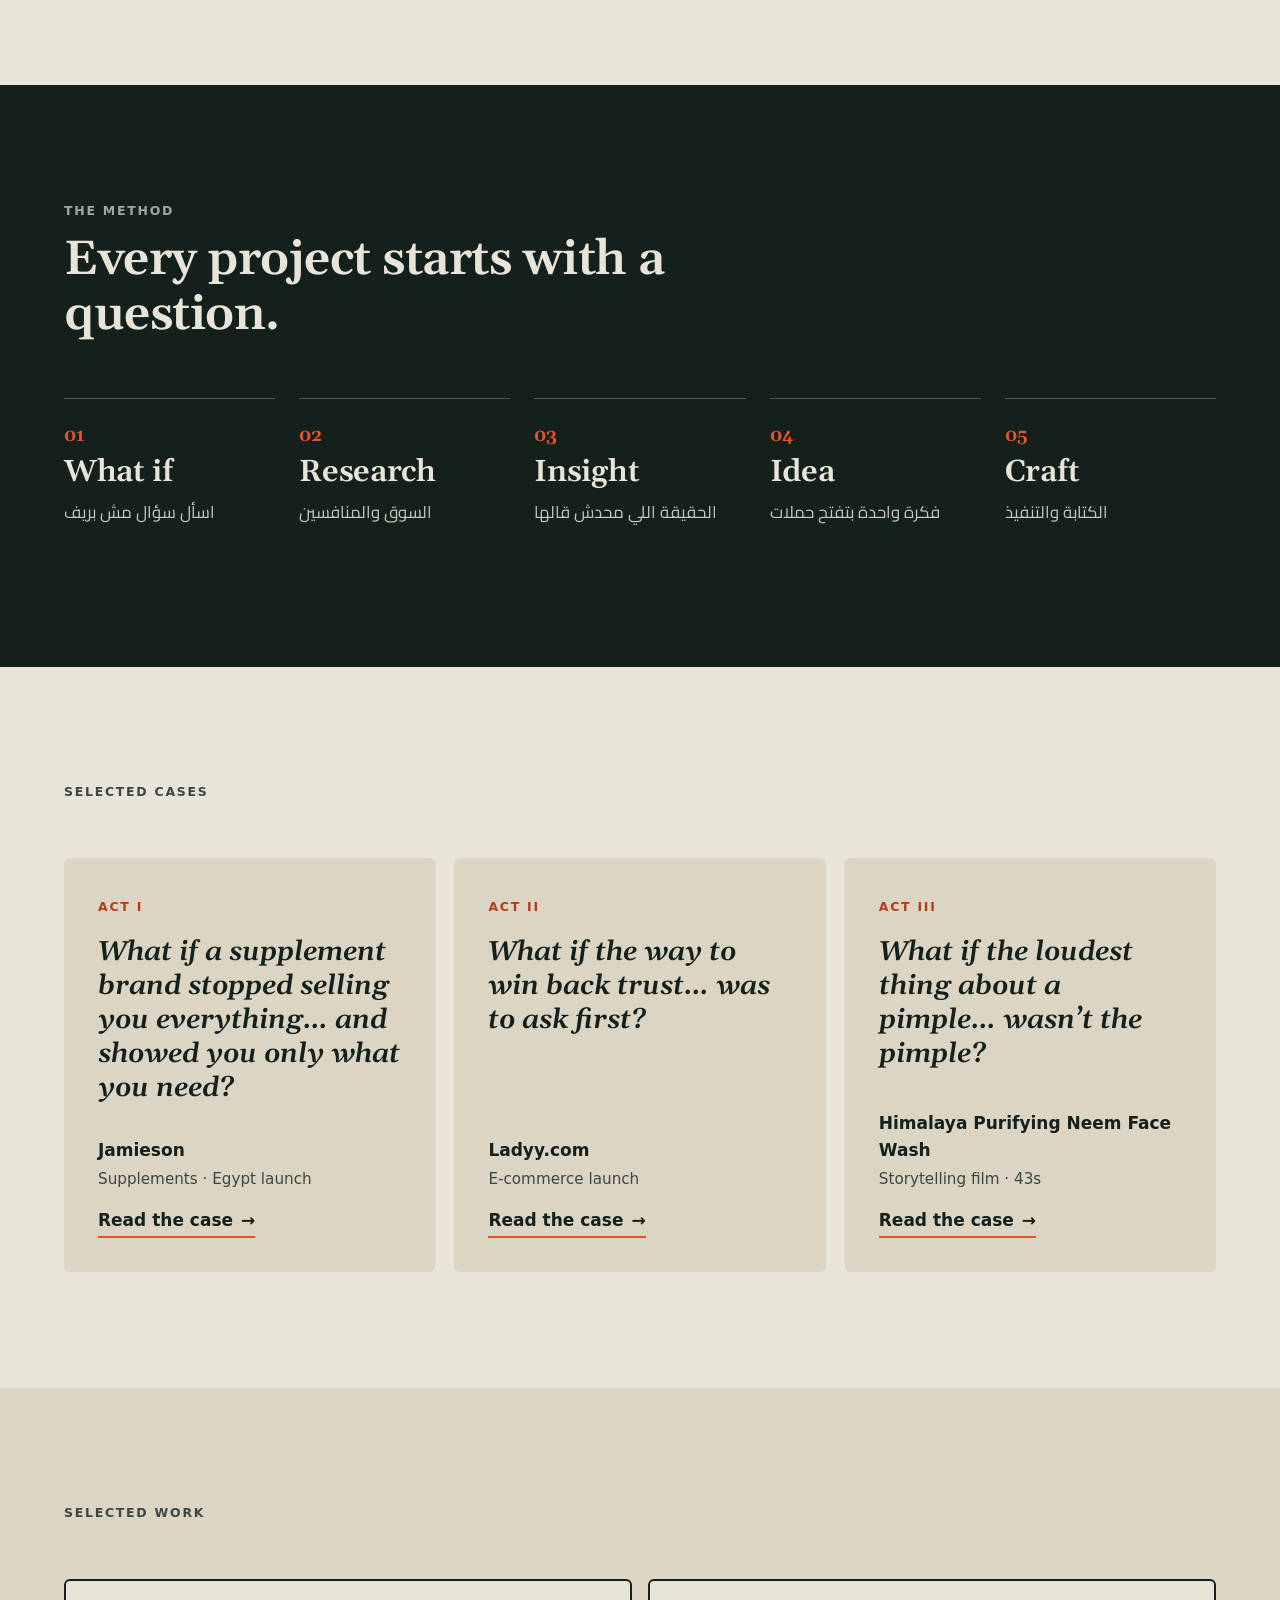
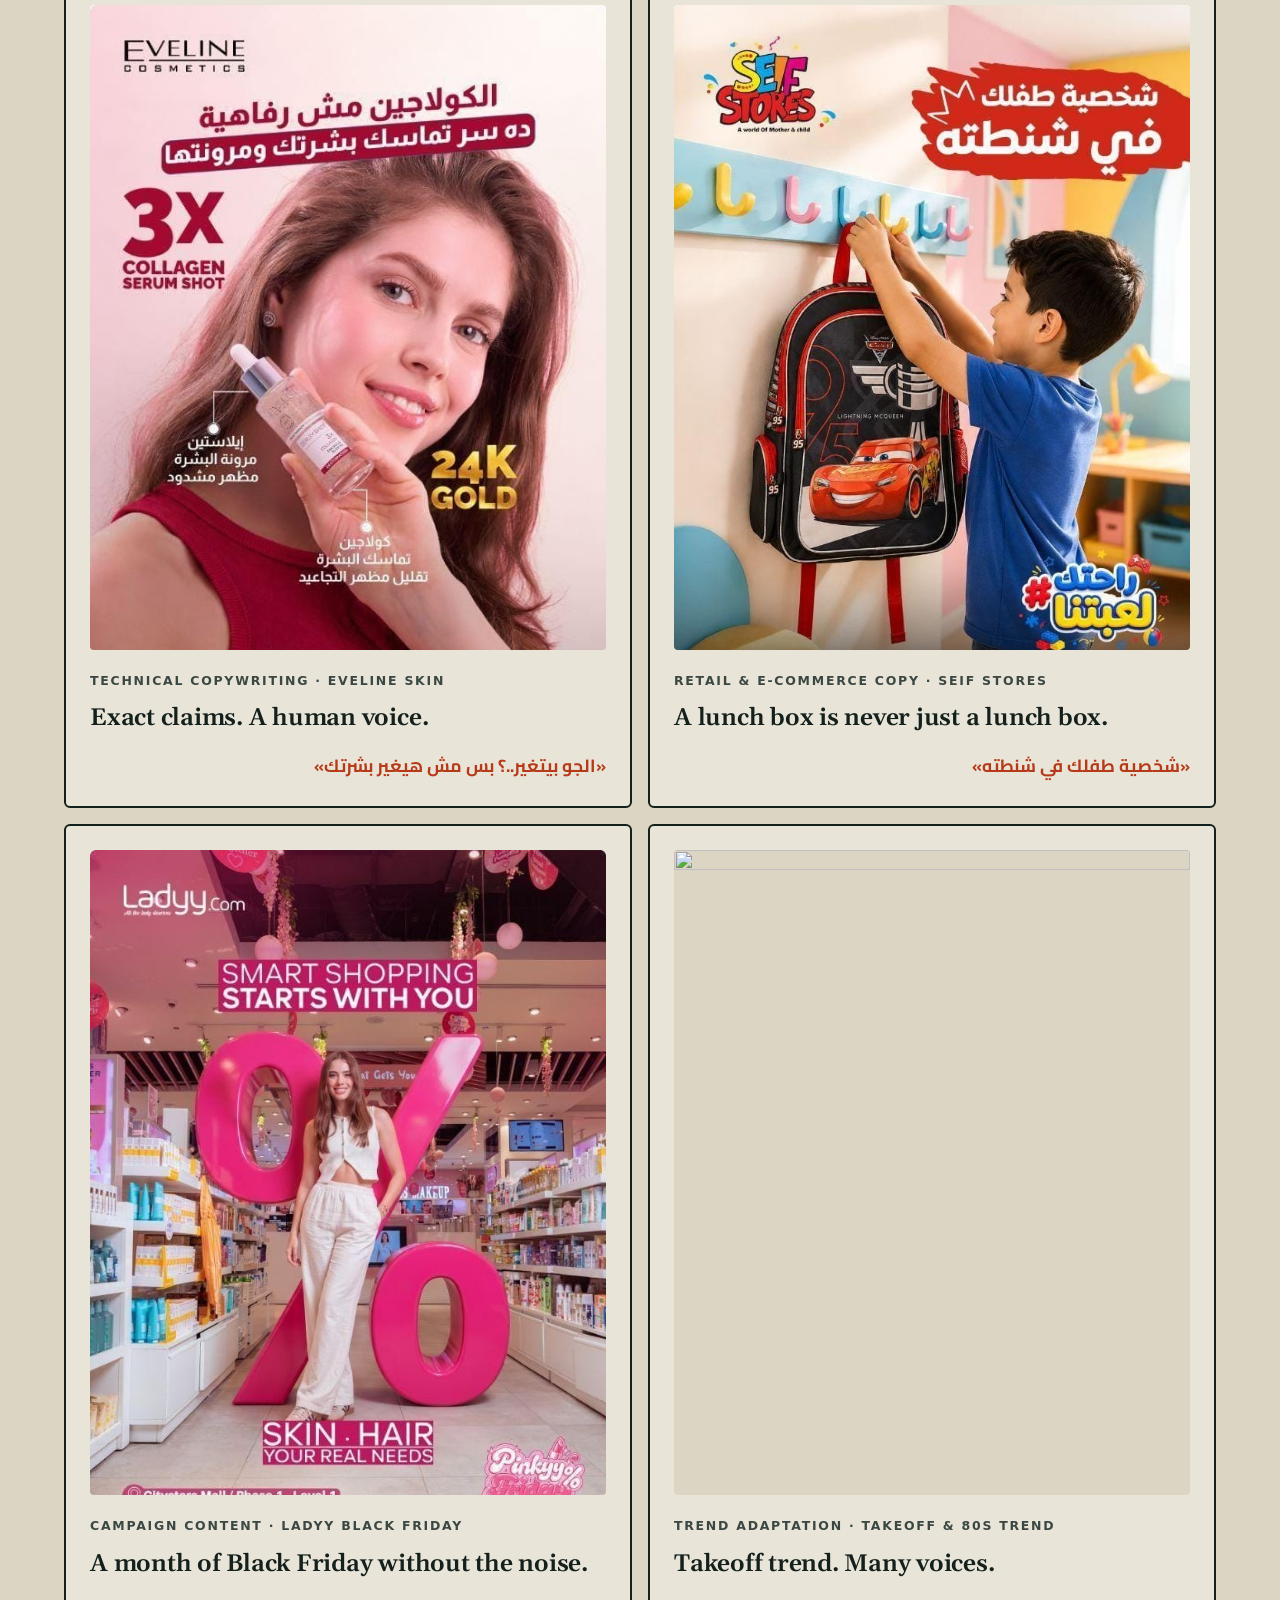
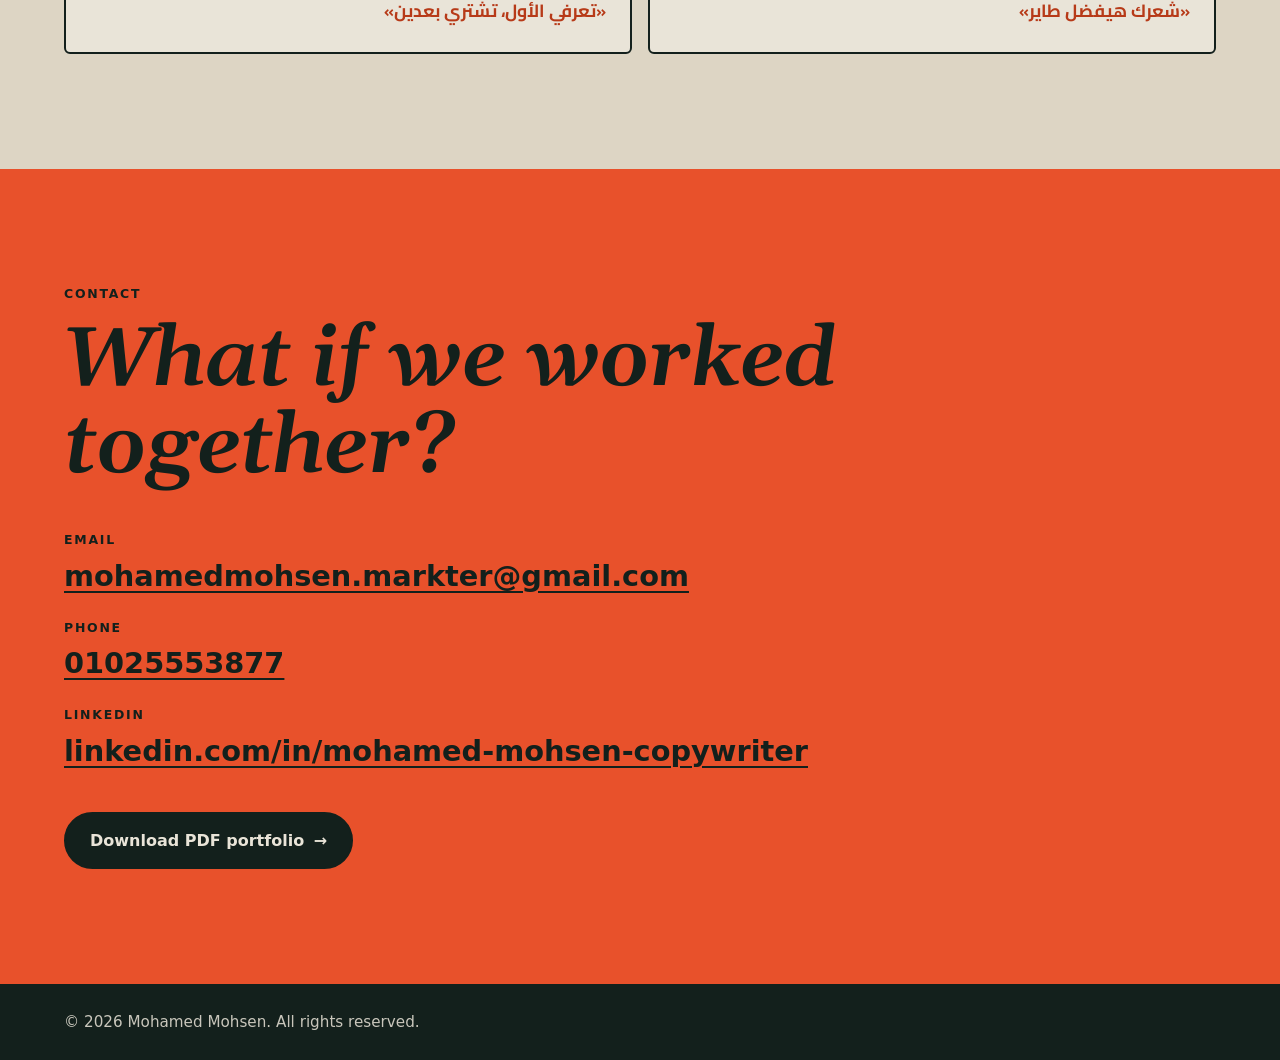
==== commit 789a25b7: "Add files via upload" ====
--- a/index.html
+++ b/index.html
@@ -22,8 +22,7 @@
   <meta property="og:image:height" content="630">
   <meta property="og:image:alt" content="Mohamed Mohsen, A “What If” Copywriter">
   <meta name="twitter:card" content="summary_large_image">
-  <link rel="icon" href="images/youlicious-favicon.gif" type="image/gif">
-  <link rel="alternate icon" href="favicon.svg" type="image/svg+xml">
+  <link rel="icon" href="favicon.svg?v=3" type="image/svg+xml">
 
   <script type="application/ld+json">
   {
@@ -92,7 +91,7 @@
     </div>
   </footer>
 
-  <script src="content.js?v=takeoff-gif-2"></script>
+  <script src="content.js?v=takeoff-cover-3"></script>
   <script src="app.js?v=takeoff-gif-2"></script>
 </body>
 </html>
